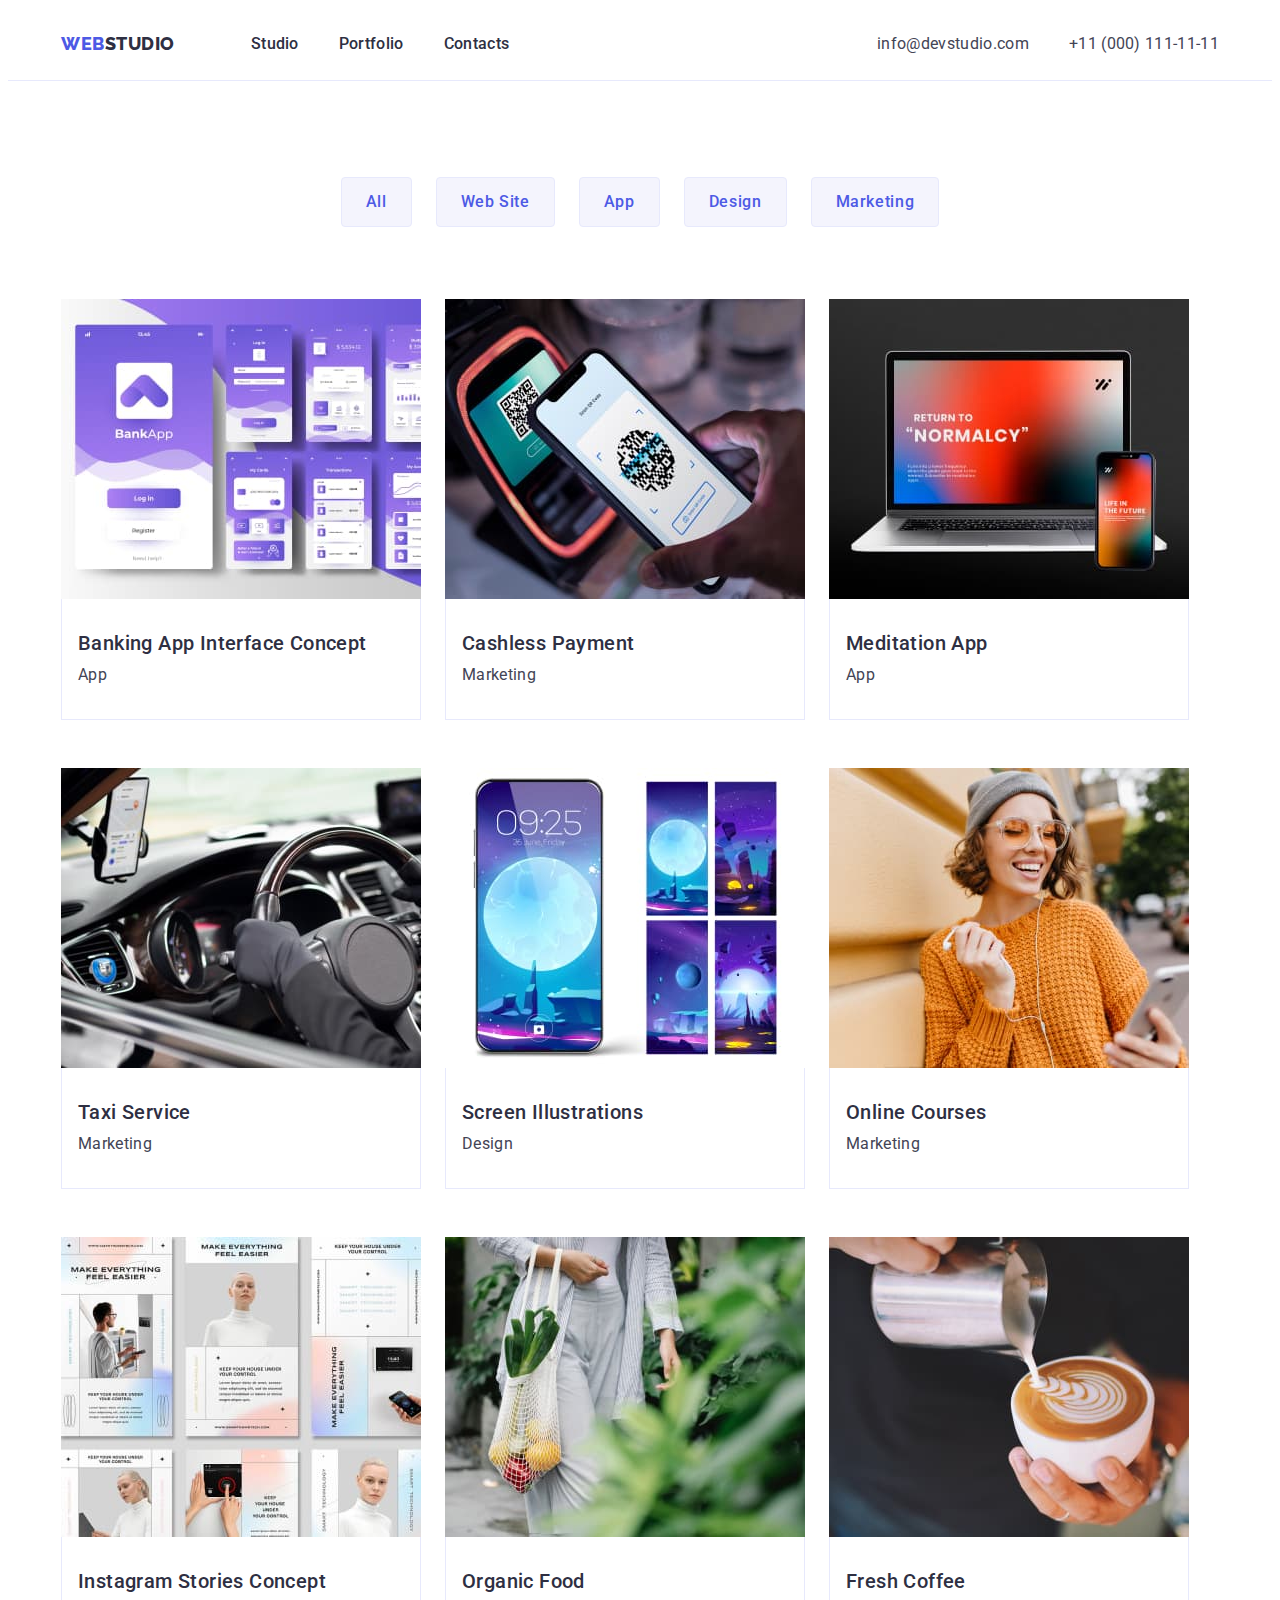
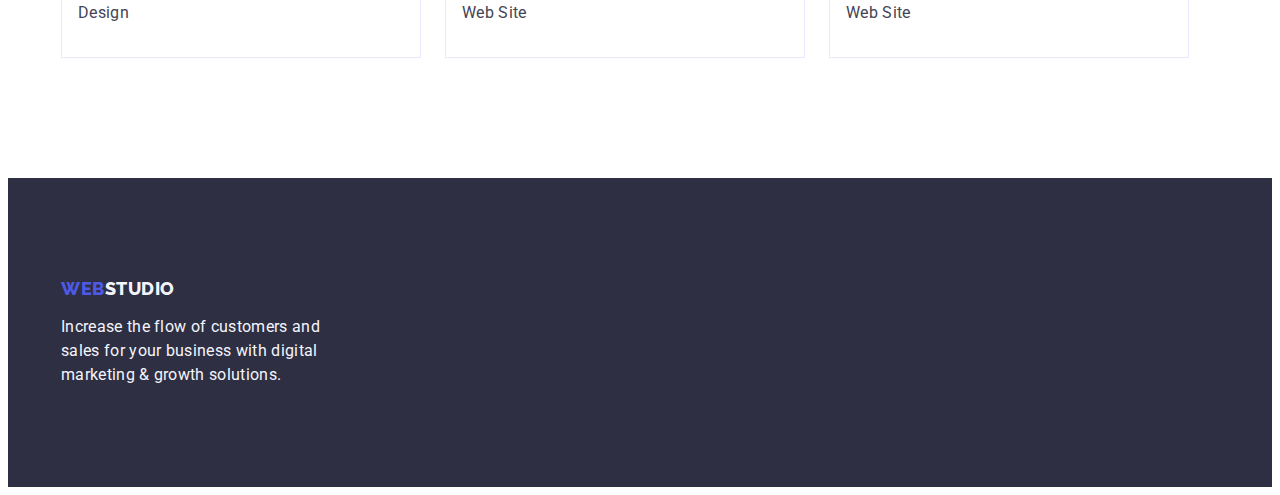
==== portfolio.html @ ba21cf1b "Initial commit" ====
<!DOCTYPE html>
<html lang="en">
	<head>
		<meta charset="UTF-8" />
		<meta name="viewport" content="width=device-width, initial-scale=1.0" />
		<link rel="preconnect" href="https://fonts.googleapis.com" />
		<link rel="preconnect" href="https://fonts.gstatic.com" crossorigin />
		<link
			href="https://fonts.googleapis.com/css2?family=Raleway:wght@800&family=Roboto:wght@400;500;700;900&display=swap"
			rel="stylesheet"
		/>
		<link
			rel="stylesheet"
			href="https://cdnjs.cloudflare.com/ajax/libs/modern-normalize/2.0.0/modern-normalize.min.css"
			integrity="sha512-4xo8blKMVCiXpTaLzQSLSw3KFOVPWhm/TRtuPVc4WG6kUgjH6J03IBuG7JZPkcWMxJ5huwaBpOpnwYElP/m6wg=="
			crossorigin="anonymous"
			referrerpolicy="no-referrer"
		/>
		<link rel="stylesheet" href="css/style.css" />
		<title>Portfolio</title>
	</head>
	<body>
		<div class="wrapper">
			<header class="header">
				<div class="container header-container">
					<nav class="header-nav">
						<a class="header-logo link" href="./index.html"
							>Web<span class="span">Studio</span></a
						>
						<ul class="header-nav-list list">
							<li class="header-nav-item">
								<a class="header-nav-link link" href="./index.html">Studio</a>
							</li>
							<li class="header-nav-item">
								<a class="header-nav-link link" href="./portfolio.html"
									>Portfolio</a
								>
							</li>
							<li class="header-nav-item">
								<a class="header-nav-link link" href="">Contacts</a>
							</li>
						</ul>
					</nav>
					<address class="header-address">
						<ul class="header-address-list list">
							<li class="header-address-item">
								<a
									class="header-address-link link"
									href="mailto:info@devstudio.com"
									>info@devstudio.com</a
								>
							</li>
							<li class="header-address-item">
								<a class="header-address-link link" href="tel:+110001111111"
									>+11 (000) 111-11-11</a
								>
							</li>
						</ul>
					</address>
				</div>
			</header>
			<main class="page">
				<section class="main-section section">
					<div class="container">
						<h1 class="visually-hidden">1</h1>

						<ul class="filter-list list">
							<li class="filter-item">
								<button class="filter-button" type="button">All</button>
							</li>
							<li class="filter-item">
								<button class="filter-button" type="button">Web Site</button>
							</li>
							<li class="filter-item">
								<button class="filter-button" type="button">App</button>
							</li>
							<li class="filter-item">
								<button class="filter-button" type="button">Design</button>
							</li>
							<li class="filter-item">
								<button class="filter-button" type="button">Marketing</button>
							</li>
						</ul>
						<ul class="page-row-list list">
							<li class="page-row-item">
								<a class="page-row-link link">
									<img
										src="./images/portfolio/01-01.jpg"
										alt="app interface"
										width="360"
									/>
									<div class="page-row-content">
										<h2 class="page-row-subtitle subtitle">
											Banking App Interface Concept
										</h2>
										<p class="page-row-text text">App</p>
									</div>
								</a>
							</li>
							<li class="page-row-item">
								<a class="page-row-link link">
									<img
										src="./images/portfolio/01-02.jpg"
										alt="app interface"
										width="360"
									/>
									<div class="page-row-content">
										<h2 class="page-row-subtitle subtitle">Cashless Payment</h2>
										<p class="page-row-text text">Marketing</p>
									</div>
								</a>
							</li>
							<li class="page-row-item">
								<a class="page-row-link link">
									<img
										src="./images/portfolio/01-03.jpg"
										alt="app interface"
										width="360"
									/>
									<div class="page-row-content">
										<h2 class="page-row-subtitle subtitle">Meditation App</h2>
										<p class="page-row-text text">App</p>
									</div>
								</a>
							</li>

							<li class="page-row-item">
								<a class="page-row-link link">
									<img
										src="./images/portfolio/02-01.jpg"
										alt="app interface"
										width="360"
									/>
									<div class="page-row-content">
										<h2 class="page-row-subtitle subtitle">Taxi Service</h2>
										<p class="page-row-text text">Marketing</p>
									</div>
								</a>
							</li>
							<li class="page-row-item">
								<a class="page-row-link link">
									<img
										src="./images/portfolio/02-02.jpg"
										alt="app interface"
										width="360"
									/>
									<div class="page-row-content">
										<h2 class="page-row-subtitle subtitle">
											Screen Illustrations
										</h2>
										<p class="page-row-text text">Design</p>
									</div>
								</a>
							</li>
							<li class="page-row-item">
								<a class="page-row-link link">
									<img
										src="./images/portfolio/02-03.jpg"
										alt="app interface"
										width="360"
									/>
									<div class="page-row-content">
										<h2 class="page-row-subtitle subtitle">Online Courses</h2>
										<p class="page-row-text text">Marketing</p>
									</div>
								</a>
							</li>

							<li class="page-row-item">
								<a class="page-row-link link">
									<img
										src="./images/portfolio/03-01.jpg"
										alt="app interface"
										width="360"
									/>
									<div class="page-row-content">
										<h2 class="page-row-subtitle subtitle">
											Instagram Stories Concept
										</h2>
										<p class="page-row-text text">Design</p>
									</div>
								</a>
							</li>
							<li class="page-row-item">
								<a class="page-row-link link">
									<img
										src="./images/portfolio/03-02.jpg"
										alt="app interface"
										width="360"
									/>
									<div class="page-row-content">
										<h2 class="page-row-subtitle subtitle">Organic Food</h2>
										<p class="page-row-text text">Web Site</p>
									</div>
								</a>
							</li>
							<li class="page-row-item">
								<a class="page-row-link link">
									<img
										src="./images/portfolio/03-03.jpg"
										alt="app interface"
										width="360"
									/>
									<div class="page-row-content">
										<h2 class="page-row-subtitle subtitle">Fresh Coffee</h2>
										<p class="page-row-text text">Web Site</p>
									</div>
								</a>
							</li>
						</ul>
					</div>
				</section>
			</main>
			<footer class="footer">
				<div class="container">
					<a class="footer-logo link" href="./index.html"
						>Web<span class="span">Studio</span></a
					>
					<p class="footer-text text">
						Increase the flow of customers and sales for your business with
						digital marketing & growth solutions.
					</p>
				</div>
			</footer>
		</div>
	</body>
</html>
---- css/style.css ----
/* ----------Default styles --------*/
:root {
	--brand-color: #4d5ae5;
	--main-text: #434455;
	--second-text: #2e2f42;
	--bg-color: #ffff;
	--bg-button: #f4f4fd;
	--border-button: #e7e9fc;
}

/* ----RESET STYLES---- */
body {
	font-family: Roboto, sans-serif;
	color: var(--main-text);
	background-color: var(--bg-color);
	font-size: 16px;
}
a {
	text-decoration: none;
	color: inherit;
}
p,
h1,
h2,
h3,
h4,
h5,
h6 {
	margin-top: 0;
	margin-bottom: 0;
	/* font-size: inherit; */
}

ul {
	padding-left: 0;
	margin-top: 0;
	margin-bottom: 0;
}
button {
	cursor: pointer;
}

img {
	display: block;
}

/* ----------COMPONENTS STTYLES------------- */

.wrapper {
	min-height: 100vh;
	display: flex;
	flex-direction: column;
}

.main {
	flex-grow: 1;
}

.container {
	max-width: 1158px;
	padding-right: 15px;
	padding-left: 15px;
	margin: 0 auto;
}
.section {
	padding-bottom: 120px;
}
.link {
	text-decoration: none;
}

.list {
	list-style: none;
}
.title {
	color: var(--second-text);
	text-align: center;
	font-size: 36px;
	font-weight: 700;
	line-height: 111.111%;
	letter-spacing: 0.72px;
	text-transform: capitalize;
}
.subtitle {
	color: var(--second-text);
	font-weight: 500;
	font-size: 20px;
	line-height: 120%;
	letter-spacing: 0.4px;
}
.text {
	font-size: 16px;
	line-height: 150%;
	letter-spacing: 0.32px;
}

.visually-hidden {
	position: absolute;
	width: 1px;
	height: 1px;
	margin: -1px;
	border: 0;
	padding: 0;
	white-space: nowrap;
	clip-path: inset(100%);
	clip: rect(0 0 0 0);
	overflow: hidden;
}

/*! --------Main Styles------ */
/* -------Header---------- */

.header {
	padding-top: 24px;
	padding-bottom: 24px;
	border-bottom: 1px solid var(--border-button);
}

.header-container {
	display: flex;
	justify-content: space-between;
	align-content: center;
}

.header-nav {
	display: flex;
	align-items: center;
}
.header-logo {
	color: var(--brand-color);
	font-family: Raleway, sans-serif;
	font-size: 18px;
	font-weight: 800;
	line-height: 1.17;
	letter-spacing: 0.54px;
	text-transform: uppercase;

	margin-right: 76px;
}
.header-logo span {
	color: var(--second-text);
}
.header-nav-list {
	display: flex;
	gap: 40px;
}
.header-nav-item {
}
.header-nav-link {
	color: var(--second-text);
	font-size: 16px;
	font-weight: 500;
	line-height: 1.5;
	letter-spacing: 0.02em;

	padding: 24px 0;
}
.header-nav-link:hover,
.header-nav-link:focus {
	color: #404bbf;
}

.header-address {
	font-style: normal;
}
.header-address-list {
	display: flex;
	gap: 40px;
}
.header-address-item {
}

.header-address-link {
	line-height: 150%;
	letter-spacing: 0.32px;
}

.header-address-link:hover,
.header-address-link:focus {
	color: #404bbf;
}

/*! -------Main------------ */

.solutions {
	background-color: var(--second-text);
	padding: 188px 0;
}

.main-title {
	color: var(--bg-color);
	text-align: center;
	font-size: 56px;
	line-height: 107.143%;
	letter-spacing: 1.12px;
	/*==== box-model ====*/
	display: block;
	margin: 0 auto;
	margin-bottom: 48px;
	max-width: 496px;
}
.solution-btn {
	font-family: Roboto, sans-serif;
	font-size: 16px;
	font-weight: 500;
	background-color: var(--brand-color);
	color: var(--bg-color);
	line-height: 1.5;
	letter-spacing: 0.04em;
	border: none;
	/*==== box-model ====*/
	padding: 16px 32px;
	display: block;
	margin: 0 auto;
	border-radius: 4px;
	min-width: 169px;
}

.solution-btn:hover,
.solution-btn:focus {
	background-color: #404bbf;
}

/* -------Advantages-------------- */
.advantages {
	padding-top: 120px;
}

.advantages-list {
	display: flex;
	gap: 24px;
}
.advantages-item {
	width: calc((100% - 3 * 24px) / 4);
}
.advantages-subtile {
	margin-bottom: 8px;
}

.advantages-text {
}

/* ------About--------- */

.about {
}

.about-title {
	margin-bottom: 72px;
}

.about-list {
	display: flex;
	gap: 24px;
}

.about-item {
	width: calc((100% - 2 * 24px) / 3);
}
.about-item img {
	width: 100%;
	height: 100%;
	object-fit: cover;
}

/* --------Team---------- */

.team {
	background-color: #f4f4fd;
	padding: 120px 0;
}

.team-title {
	text-align: center;
	margin-bottom: 72px;
}

.team-list {
	display: flex;
	gap: 24px;
}
.team-item {
	background-color: #ffff;
	border-radius: 0px 0px 4px 4px;
}
.team-content {
	padding: 32px 0;
	/* display: flex;
	flex-direction: column;
	align-items: center; */
}
.team-subtitle {
	text-align: center;
	margin-bottom: 8px;
}
.team-text {
	text-align: center;
}

/* !--------PAGE------------- */

.page {
}

.main-section {
	padding-top: 96px;
}

/* ---------Filter----------- */
.filter-list {
	display: flex;
	gap: 24px;
	justify-content: center;
	margin-bottom: 72px;
}
.filter-item {
}
.filter-link {
}

.filter-button {
	font-family: Roboto, sans-serif;
	font-size: 16px;
	font-weight: 500;
	color: var(--brand-color);
	background-color: var(--bg-button);
	border: 1px solid var(--border-button);
	text-align: center;
	line-height: 150%;
	letter-spacing: 0.04em;

	padding: 12px 24px;
	border-radius: 4px;
}
.filter-button:hover,
.filter-button:focus {
	background-color: #404bbf;
	color: #ffffff;
	border: 1px solid transparent;
}

/* --------PageRows----------- */

.page-row-list {
	display: flex;
	flex-wrap: wrap;
	column-gap: 24px;
	row-gap: 48px;
}
.page-row-item {
}
.page-row-link {
}

.page-row-content {
	padding: 32px 16px;
	border-right: 1px solid var(--border-button);
	border-bottom: 1px solid var(--border-button);
	border-left: 1px solid var(--border-button);
}
.page-row-subtitle {
	margin-bottom: 8px;
}
.page-row-text {
}

/* -------FOOTER------------ */
.footer {
	padding: 100px 0;
	background-color: var(--second-text);
}
.footer-logo {
	color: var(--brand-color);
	font-family: Raleway, sans-serif;
	font-size: 18px;
	font-weight: 800;
	line-height: 1.17;
	letter-spacing: 0.54px;
	text-transform: uppercase;

	display: inline-block;
	margin-bottom: 16px;
}

.footer-logo span {
	color: #f4f4fd;
}
.footer-text {
	color: var(--bg-button);
	max-width: 264px;
}
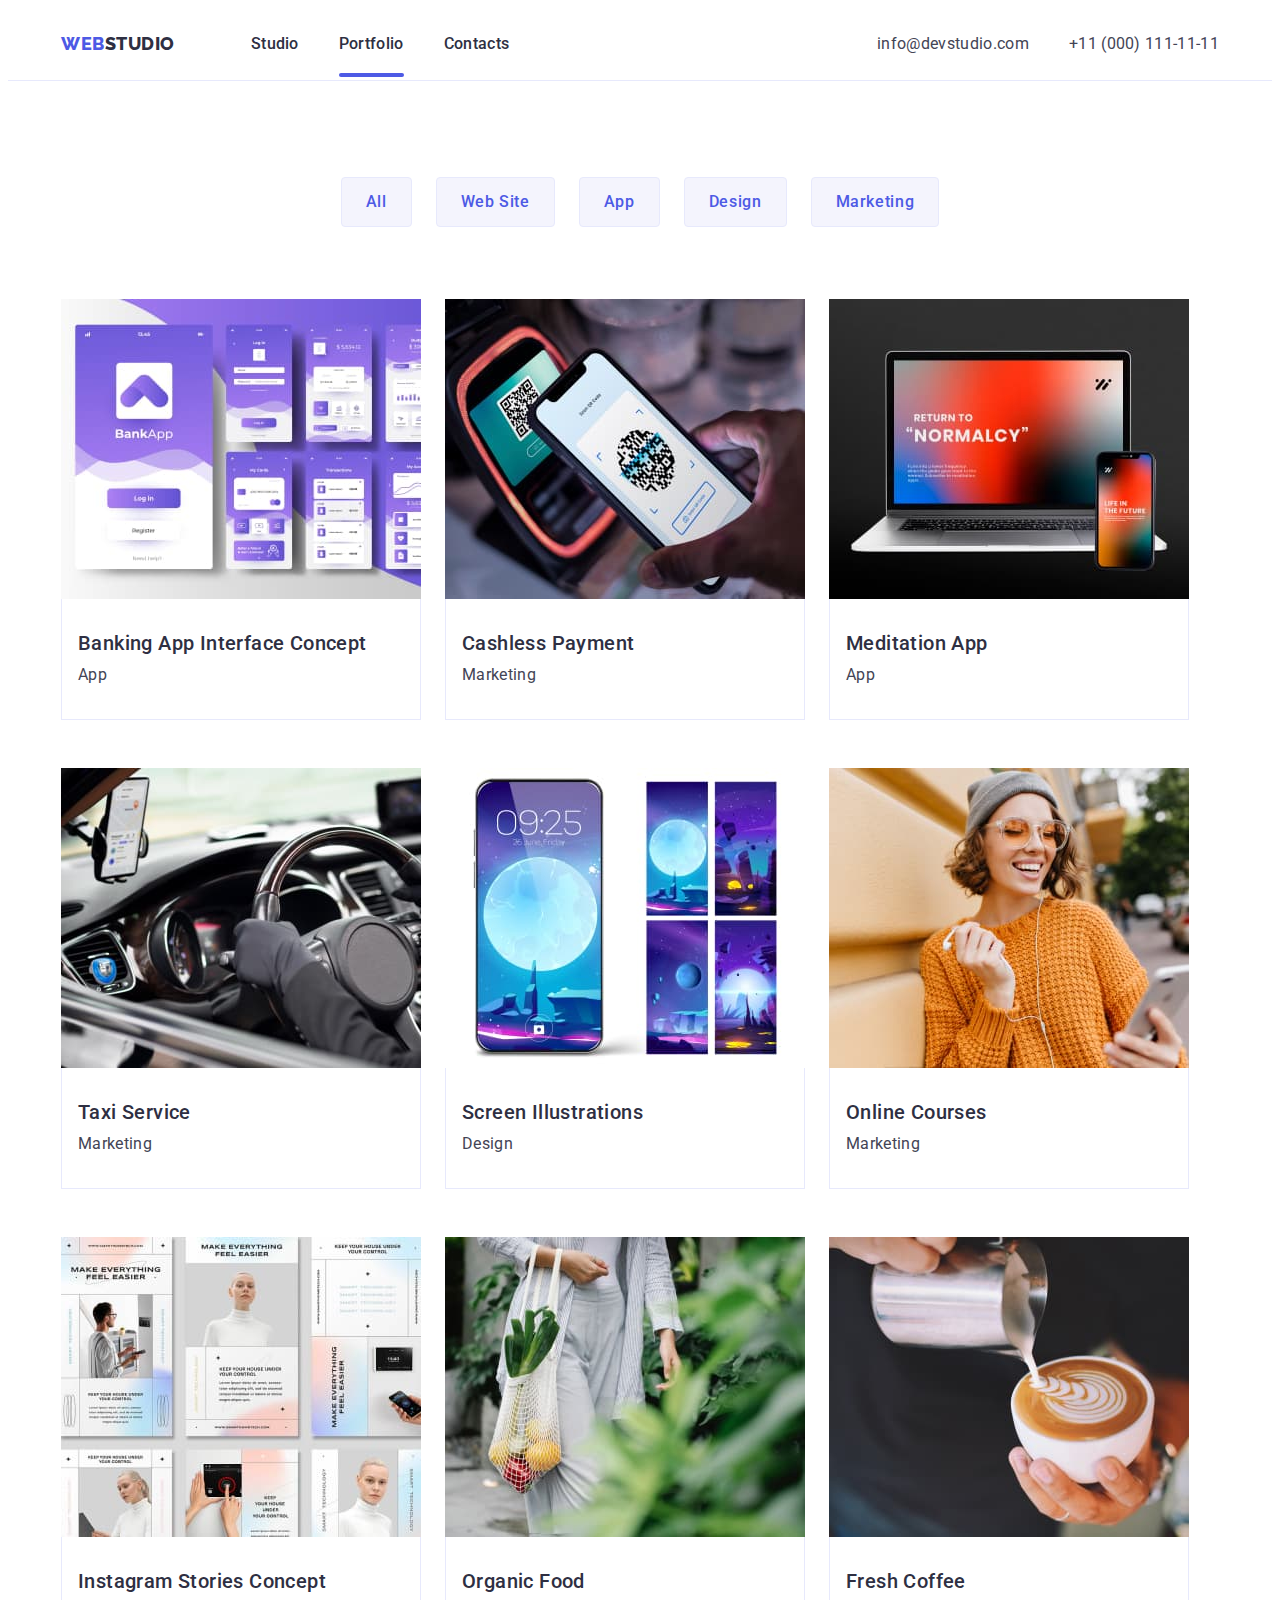
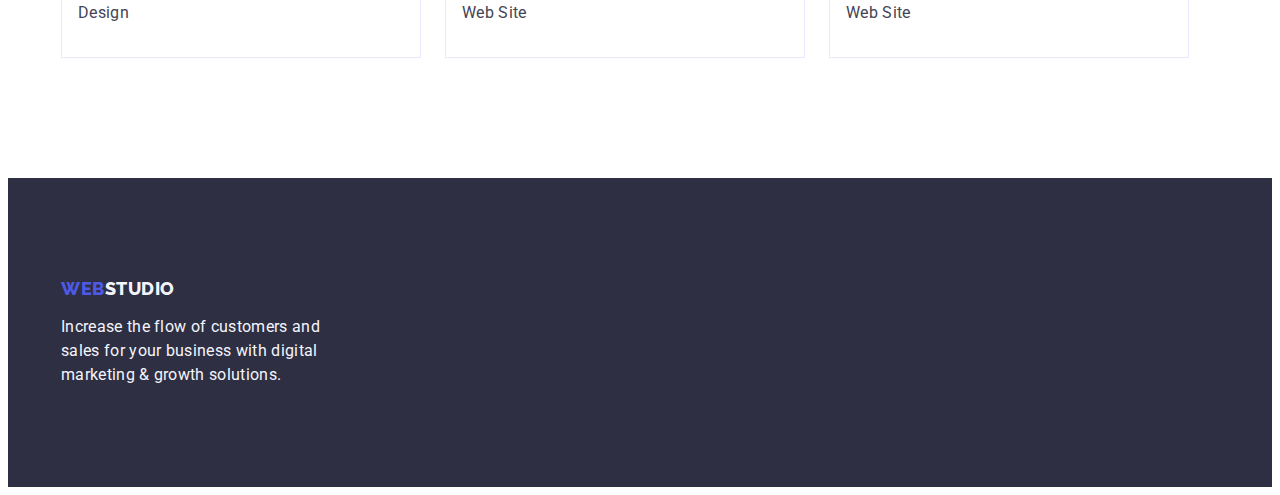
==== commit d1c6e65f: "add some styles" ====
--- a/portfolio.html
+++ b/portfolio.html
@@ -32,7 +32,7 @@
 								<a class="header-nav-link link" href="./index.html">Studio</a>
 							</li>
 							<li class="header-nav-item">
-								<a class="header-nav-link link" href="./portfolio.html"
+								<a class="header-nav-link link current" href="./portfolio.html"
 									>Portfolio</a
 								>
 							</li>
--- a/css/style.css
+++ b/css/style.css
@@ -107,6 +107,22 @@
 	overflow: hidden;
 }
 
+.current {
+	color: var(--brand-color);
+	position: relative;
+}
+
+.current::after {
+	content: "";
+	background-color: var(--brand-color);
+	height: 4px;
+	width: 100%;
+	border-radius: 2px;
+	position: absolute;
+	bottom: 0;
+	left: 0;
+}
+
 /*! --------Main Styles------ */
 /* -------Header---------- */
 
@@ -183,7 +199,11 @@
 /*! -------Main------------ */
 
 .solutions {
-	background-color: var(--second-text);
+	background-image: linear-gradient(
+			rgba(46, 47, 66, 0.7),
+			rgba(46, 47, 66, 0.7)
+		),
+		url(../images/main-page/people-office.jpg);
 	padding: 188px 0;
 }
 
@@ -214,6 +234,11 @@
 	margin: 0 auto;
 	border-radius: 4px;
 	min-width: 169px;
+	box-shadow: 0px 4px 4px 0px rgba(0, 0, 0, 0.15);
+	/* ==== trasitions ==== */
+	transition-property: background-color;
+	transition-duration: 250ms;
+	transition-timing-function: cubic-bezier(0.4, 0, 0.2, 1);
 }
 
 .solution-btn:hover,
@@ -233,7 +258,21 @@
 .advantages-item {
 	width: calc((100% - 3 * 24px) / 4);
 }
+.advantages-cover {
+	background-color: var(--bg-button);
+	border-radius: 4px;
+	position: relative;
+	height: 112px;
+}
+.advantages-icon {
+	position: absolute;
+	top: 50%;
+	left: 50%;
+	transform: translate(-50%, -50%);
+}
+
 .advantages-subtile {
+	margin-top: 8px;
 	margin-bottom: 8px;
 }
 
@@ -282,6 +321,14 @@
 .team-item {
 	background-color: #ffff;
 	border-radius: 0px 0px 4px 4px;
+	box-shadow: 0px 2px 1px 0px rgba(46, 47, 66, 0.08),
+		0px 1px 1px 0px rgba(46, 47, 66, 0.16),
+		0px 1px 6px 0px rgba(46, 47, 66, 0.08);
+	/* ==== box model ==== */
+	padding-bottom: 32px;
+	display: flex;
+	flex-direction: column;
+	align-items: center;
 }
 .team-content {
 	padding: 32px 0;
@@ -295,6 +342,35 @@
 }
 .team-text {
 	text-align: center;
+}
+
+.team-list-icons {
+}
+.list-icons {
+	display: flex;
+	gap: 24px;
+}
+
+.team-icons-item {
+}
+.icons-item {
+}
+
+.team-icons-link {
+}
+.icons-link {
+	background-color: var(--brand-color);
+	display: flex;
+	align-items: center;
+	justify-content: center;
+	width: 40px;
+	height: 40px;
+
+	border-radius: 50%;
+}
+
+.social-icon {
+	fill: var(--bg-button);
 }
 
 /* !--------PAGE------------- */
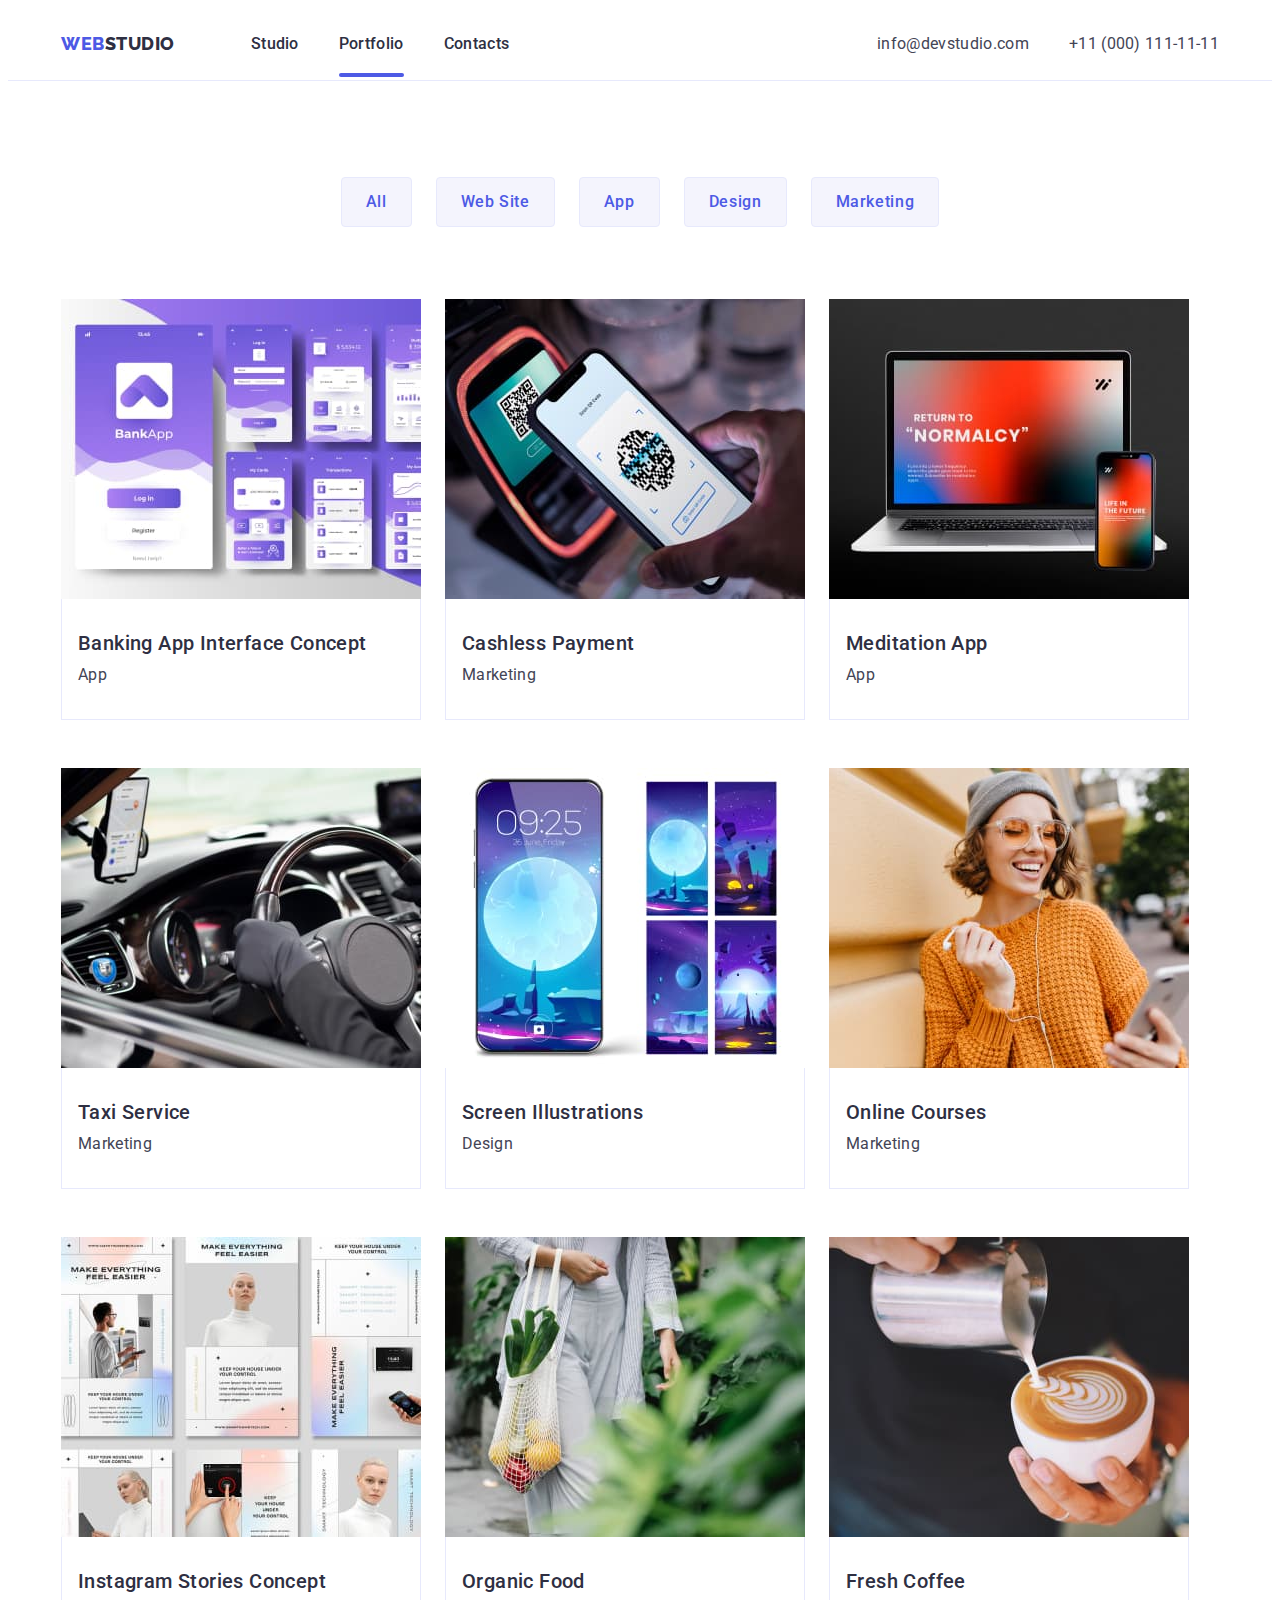
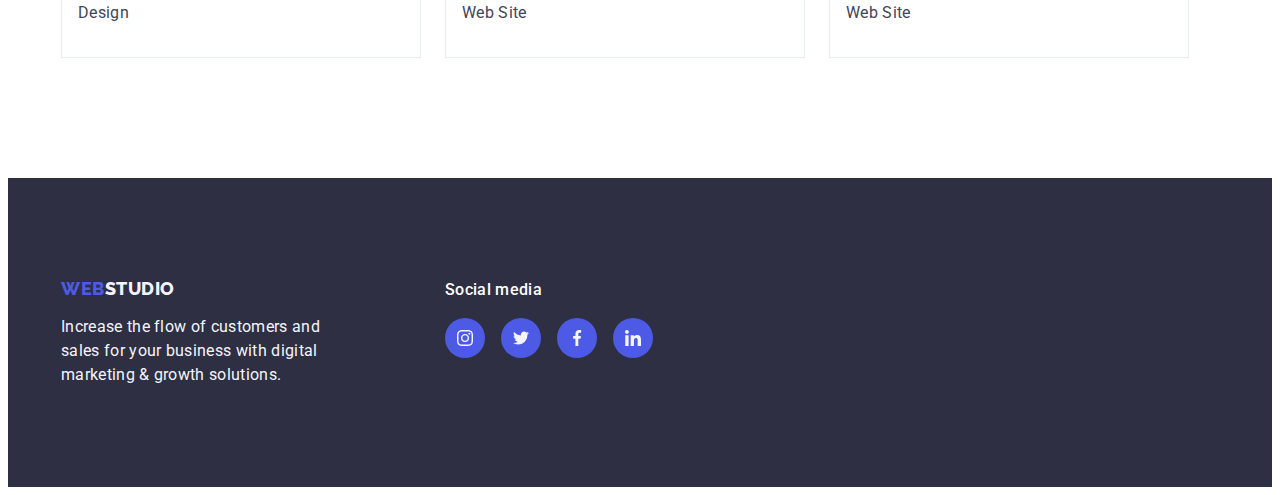
==== commit 5d311408: "homework 4 done" ====
--- a/portfolio.html
+++ b/portfolio.html
@@ -83,143 +83,169 @@
 						</ul>
 						<ul class="page-row-list list">
 							<li class="page-row-item">
-								<a class="page-row-link link">
+								<div class="page-row-wrapper">
 									<img
 										src="./images/portfolio/01-01.jpg"
 										alt="app interface"
 										width="360"
 									/>
-									<div class="page-row-content">
-										<h2 class="page-row-subtitle subtitle">
-											Banking App Interface Concept
-										</h2>
-										<p class="page-row-text text">App</p>
+									<div class="page-row-cover">
+										<p class="cover-text">
+											14 Stylish and User-Friendly App Design Concepts · Task
+											Manager App · Calorie Tracker App · Exotic Fruit Ecommerce
+											App · Cloud Storage App
+										</p>
 									</div>
-								</a>
-							</li>
-							<li class="page-row-item">
-								<a class="page-row-link link">
-									<img
-										src="./images/portfolio/01-02.jpg"
-										alt="app interface"
-										width="360"
-									/>
-									<div class="page-row-content">
-										<h2 class="page-row-subtitle subtitle">Cashless Payment</h2>
-										<p class="page-row-text text">Marketing</p>
-									</div>
-								</a>
-							</li>
-							<li class="page-row-item">
-								<a class="page-row-link link">
-									<img
-										src="./images/portfolio/01-03.jpg"
-										alt="app interface"
-										width="360"
-									/>
-									<div class="page-row-content">
-										<h2 class="page-row-subtitle subtitle">Meditation App</h2>
-										<p class="page-row-text text">App</p>
-									</div>
-								</a>
+								</div>
+								<div class="page-row-content">
+									<h2 class="page-row-subtitle subtitle">
+										Banking App Interface Concept
+									</h2>
+									<p class="page-row-text text">App</p>
+								</div>
+							</li>
+							<li class="page-row-item">
+								<img
+									src="./images/portfolio/01-02.jpg"
+									alt="app interface"
+									width="360"
+								/>
+								<div class="page-row-content">
+									<h2 class="page-row-subtitle subtitle">Cashless Payment</h2>
+									<p class="page-row-text text">Marketing</p>
+								</div>
+							</li>
+							<li class="page-row-item">
+								<img
+									src="./images/portfolio/01-03.jpg"
+									alt="app interface"
+									width="360"
+								/>
+								<div class="page-row-content">
+									<h2 class="page-row-subtitle subtitle">Meditation App</h2>
+									<p class="page-row-text text">App</p>
+								</div>
 							</li>
 
 							<li class="page-row-item">
-								<a class="page-row-link link">
-									<img
-										src="./images/portfolio/02-01.jpg"
-										alt="app interface"
-										width="360"
-									/>
-									<div class="page-row-content">
-										<h2 class="page-row-subtitle subtitle">Taxi Service</h2>
-										<p class="page-row-text text">Marketing</p>
-									</div>
-								</a>
-							</li>
-							<li class="page-row-item">
-								<a class="page-row-link link">
-									<img
-										src="./images/portfolio/02-02.jpg"
-										alt="app interface"
-										width="360"
-									/>
-									<div class="page-row-content">
-										<h2 class="page-row-subtitle subtitle">
-											Screen Illustrations
-										</h2>
-										<p class="page-row-text text">Design</p>
-									</div>
-								</a>
-							</li>
-							<li class="page-row-item">
-								<a class="page-row-link link">
-									<img
-										src="./images/portfolio/02-03.jpg"
-										alt="app interface"
-										width="360"
-									/>
-									<div class="page-row-content">
-										<h2 class="page-row-subtitle subtitle">Online Courses</h2>
-										<p class="page-row-text text">Marketing</p>
-									</div>
-								</a>
+								<img
+									src="./images/portfolio/02-01.jpg"
+									alt="app interface"
+									width="360"
+								/>
+								<div class="page-row-content">
+									<h2 class="page-row-subtitle subtitle">Taxi Service</h2>
+									<p class="page-row-text text">Marketing</p>
+								</div>
+							</li>
+							<li class="page-row-item">
+								<img
+									src="./images/portfolio/02-02.jpg"
+									alt="app interface"
+									width="360"
+								/>
+								<div class="page-row-content">
+									<h2 class="page-row-subtitle subtitle">
+										Screen Illustrations
+									</h2>
+									<p class="page-row-text text">Design</p>
+								</div>
+							</li>
+							<li class="page-row-item">
+								<img
+									src="./images/portfolio/02-03.jpg"
+									alt="app interface"
+									width="360"
+								/>
+								<div class="page-row-content">
+									<h2 class="page-row-subtitle subtitle">Online Courses</h2>
+									<p class="page-row-text text">Marketing</p>
+								</div>
 							</li>
 
 							<li class="page-row-item">
-								<a class="page-row-link link">
-									<img
-										src="./images/portfolio/03-01.jpg"
-										alt="app interface"
-										width="360"
-									/>
-									<div class="page-row-content">
-										<h2 class="page-row-subtitle subtitle">
-											Instagram Stories Concept
-										</h2>
-										<p class="page-row-text text">Design</p>
-									</div>
-								</a>
-							</li>
-							<li class="page-row-item">
-								<a class="page-row-link link">
-									<img
-										src="./images/portfolio/03-02.jpg"
-										alt="app interface"
-										width="360"
-									/>
-									<div class="page-row-content">
-										<h2 class="page-row-subtitle subtitle">Organic Food</h2>
-										<p class="page-row-text text">Web Site</p>
-									</div>
-								</a>
-							</li>
-							<li class="page-row-item">
-								<a class="page-row-link link">
-									<img
-										src="./images/portfolio/03-03.jpg"
-										alt="app interface"
-										width="360"
-									/>
-									<div class="page-row-content">
-										<h2 class="page-row-subtitle subtitle">Fresh Coffee</h2>
-										<p class="page-row-text text">Web Site</p>
-									</div>
-								</a>
+								<img
+									src="./images/portfolio/03-01.jpg"
+									alt="app interface"
+									width="360"
+								/>
+								<div class="page-row-content">
+									<h2 class="page-row-subtitle subtitle">
+										Instagram Stories Concept
+									</h2>
+									<p class="page-row-text text">Design</p>
+								</div>
+							</li>
+							<li class="page-row-item">
+								<img
+									src="./images/portfolio/03-02.jpg"
+									alt="app interface"
+									width="360"
+								/>
+								<div class="page-row-content">
+									<h2 class="page-row-subtitle subtitle">Organic Food</h2>
+									<p class="page-row-text text">Web Site</p>
+								</div>
+							</li>
+							<li class="page-row-item">
+								<img
+									src="./images/portfolio/03-03.jpg"
+									alt="app interface"
+									width="360"
+								/>
+								<div class="page-row-content">
+									<h2 class="page-row-subtitle subtitle">Fresh Coffee</h2>
+									<p class="page-row-text text">Web Site</p>
+								</div>
 							</li>
 						</ul>
 					</div>
 				</section>
 			</main>
 			<footer class="footer">
-				<div class="container">
-					<a class="footer-logo link" href="./index.html"
-						>Web<span class="span">Studio</span></a
-					>
-					<p class="footer-text text">
-						Increase the flow of customers and sales for your business with
-						digital marketing & growth solutions.
-					</p>
+				<div class="container footer-container">
+					<div class="footer-company">
+						<a class="footer-logo link" href="./index.html"
+							>Web<span class="span">Studio</span></a
+						>
+						<p class="footer-text text">
+							Increase the flow of customers and sales for your business with
+							digital marketing & growth solutions.
+						</p>
+					</div>
+					<div class="footer-socials">
+						<p class="socials-text">Social media</p>
+						<ul class="footer-list-icons list-icons list">
+							<li class="footer-icons-item icons-item">
+								<a href="" class="footer-icons-link icons-link link">
+									<svg class="social-icon" width="16" height="16">
+										<use href="./images/icons/icons.svg#icon-instagram"></use>
+									</svg>
+								</a>
+							</li>
+							<li class="footer-icons-item icons-item">
+								<a href="" class="footer-icons-link icons-link link">
+									<svg class="social-icon" width="16" height="16">
+										<use href="./images/icons/icons.svg#icon-twitter"></use>
+									</svg>
+								</a>
+							</li>
+							<li class="footer-icons-item icons-item">
+								<a href="" class="footer-icons-link icons-link link">
+									<svg class="social-icon" width="16" height="16">
+										<use href="./images/icons/icons.svg#icon-facebook"></use>
+									</svg>
+								</a>
+							</li>
+							<li class="footer-icons-item icons-item">
+								<a href="" class="footer-icons-link icons-link link">
+									<svg class="social-icon" width="16" height="16">
+										<use href="./images/icons/icons.svg#icon-linkedin"></use>
+									</svg>
+								</a>
+							</li>
+						</ul>
+					</div>
 				</div>
 			</footer>
 		</div>
--- a/css/style.css
+++ b/css/style.css
@@ -360,17 +360,75 @@
 }
 .icons-link {
 	background-color: var(--brand-color);
+	/* ==== box model ==== */
 	display: flex;
 	align-items: center;
 	justify-content: center;
 	width: 40px;
 	height: 40px;
-
 	border-radius: 50%;
+	/* ==== trasitions ==== */
+	transition-property: background-color;
+	transition-duration: 250ms;
+	transition-timing-function: cubic-bezier(0.4, 0, 0.2, 1);
+}
+
+.icons-link:hover,
+.icons-link:focus {
+	background-color: #31d0aa;
 }
 
 .social-icon {
 	fill: var(--bg-button);
+}
+
+/* -----------Customers----------- */
+.customers {
+	padding-top: 120px;
+}
+.container {
+}
+.customers-title {
+	margin-bottom: 72px;
+}
+.title {
+}
+.customers-list {
+	display: flex;
+	gap: 24px;
+}
+.list {
+}
+.customers-item {
+}
+.customers-link {
+	display: block;
+	padding: 16px 32px;
+	border-radius: 4px;
+	border: 2px solid #8e8f99;
+	/* ==== trasitions ==== */
+	transition-property: border-color;
+	transition-duration: 250ms;
+	transition-timing-function: cubic-bezier(0.4, 0, 0.2, 1);
+}
+
+.customers-link:hover,
+.customers-link:focus {
+	border-color: var(--brand-color);
+}
+.customers-icon {
+	fill: #8e8f99;
+	width: 104px;
+	height: 56px;
+	/* ==== trasitions ==== */
+	transition-property: fill;
+	transition-duration: 250ms;
+	transition-timing-function: cubic-bezier(0.4, 0, 0.2, 1);
+}
+
+.customers-link:hover .customers-icon,
+.customers-link:focus .customers-icon {
+	fill: var(--brand-color);
 }
 
 /* !--------PAGE------------- */
@@ -404,9 +462,13 @@
 	text-align: center;
 	line-height: 150%;
 	letter-spacing: 0.04em;
-
+	/*==== box-model ====*/
 	padding: 12px 24px;
 	border-radius: 4px;
+	/* ==== trasitions ==== */
+	transition-property: background-color, color, border;
+	transition-duration: 250ms;
+	transition-timing-function: cubic-bezier(0.4, 0, 0.2, 1);
 }
 .filter-button:hover,
 .filter-button:focus {
@@ -417,14 +479,22 @@
 
 /* --------PageRows----------- */
 
+.cover-text {
+	color: var(--bg-button);
+	line-height: 150%;
+	letter-spacing: 0.32px;
+}
+
 .page-row-list {
 	display: flex;
 	flex-wrap: wrap;
 	column-gap: 24px;
 	row-gap: 48px;
 }
-.page-row-item {
-}
+.page-row-item:hover .page-row-cover {
+	transform: translateY(0);
+}
+
 .page-row-link {
 }
 
@@ -440,10 +510,31 @@
 .page-row-text {
 }
 
+.page-row-wrapper {
+	position: relative;
+	overflow: hidden;
+}
+
+.page-row-cover {
+	background-color: var(--brand-color);
+	width: 100%;
+	height: 100%;
+	padding: 40px 32px;
+	position: absolute;
+	top: 0;
+	transform: translateY(100%);
+	/* ==== transition ==== */
+	transition: transform 250ms linear;
+}
+
 /* -------FOOTER------------ */
 .footer {
 	padding: 100px 0;
 	background-color: var(--second-text);
+}
+
+.footer-container {
+	display: flex;
 }
 .footer-logo {
 	color: var(--brand-color);
@@ -453,7 +544,7 @@
 	line-height: 1.17;
 	letter-spacing: 0.54px;
 	text-transform: uppercase;
-
+	/*==== box-model ====*/
 	display: inline-block;
 	margin-bottom: 16px;
 }
@@ -465,3 +556,72 @@
 	color: var(--bg-button);
 	max-width: 264px;
 }
+
+.footer-socials {
+	margin-left: 120px;
+}
+.socials-text {
+	color: #fff;
+
+	font-weight: 500;
+	line-height: 150%;
+	letter-spacing: 0.32px;
+	/*==== box-model ====*/
+	margin-bottom: 16px;
+}
+.footer-list-icons {
+	gap: 16px;
+}
+
+/* ----Modal------ */
+.backdrop {
+	background-color: rgba(46, 47, 66, 0.4);
+	position: fixed;
+	height: 100%;
+	width: 100%;
+	top: 0;
+}
+.is-hidden {
+	opacity: 0;
+	visibility: hidden;
+	pointer-events: none;
+}
+.modal {
+	position: absolute;
+	width: 408px;
+	height: 546px;
+	top: 50%;
+	left: 50%;
+	transform: translate(-50%, -50%);
+	border-radius: 4px;
+	background-color: #fcfcfc;
+	box-shadow: 0px 2px 1px 0px rgba(0, 0, 0, 0.2),
+		0px 1px 3px 0px rgba(0, 0, 0, 0.12), 0px 1px 1px 0px rgba(0, 0, 0, 0.14);
+}
+.modal-close-button {
+	position: absolute;
+	top: 24px;
+	right: 24px;
+	width: 24px;
+	height: 24px;
+	border-radius: 50%;
+	background-color: #e7e9fc;
+	border: 1px solid rgba(0, 0, 0, 0.1);
+	display: flex;
+	align-items: center;
+	justify-content: center;
+	/* ==== trasitions ==== */
+	transition-property: background-color, color, border;
+	transition-duration: 250ms;
+	transition-timing-function: cubic-bezier(0.4, 0, 0.2, 1);
+}
+
+.modal-close-button:hover,
+.modal-close-button:focus {
+	background-color: var(--brand-color);
+}
+
+.modal-close-button:hover .icon-modal,
+.modal-close-button:focus .icon-modal {
+	fill: #fff;
+}
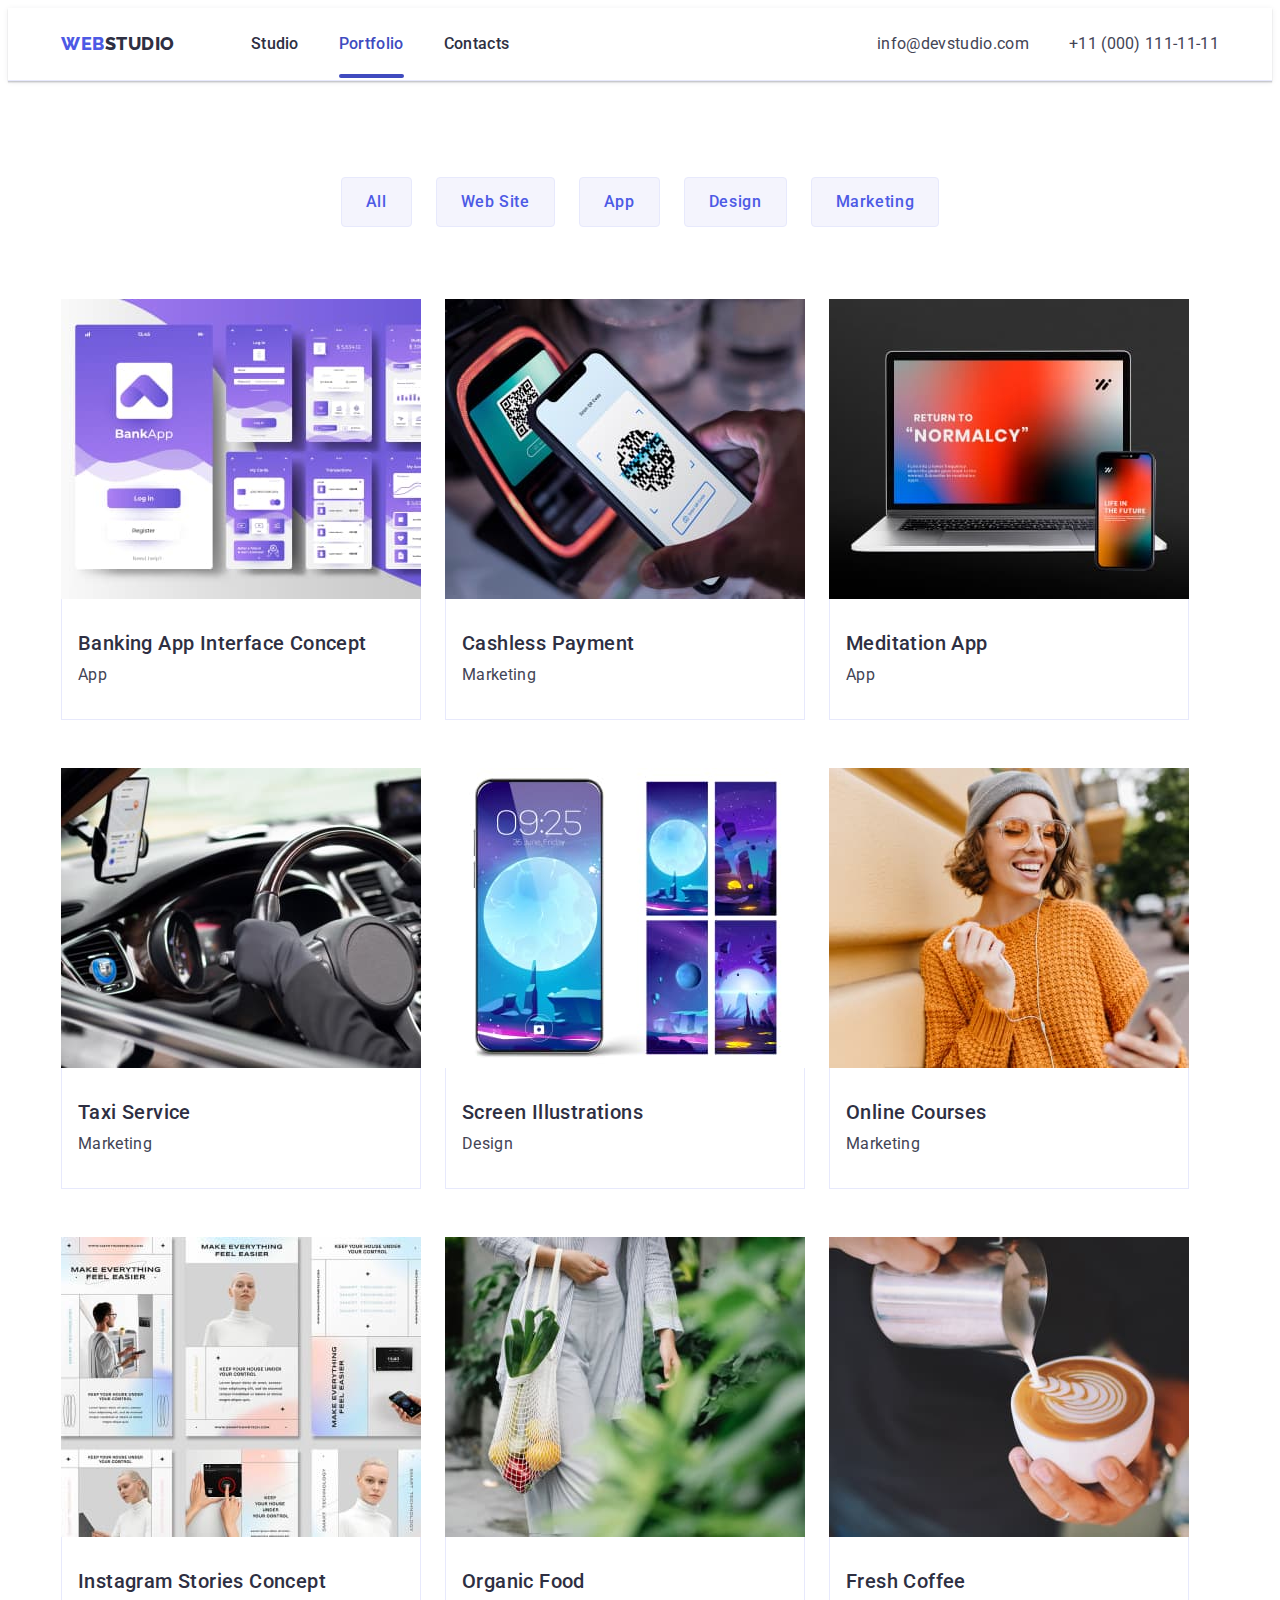
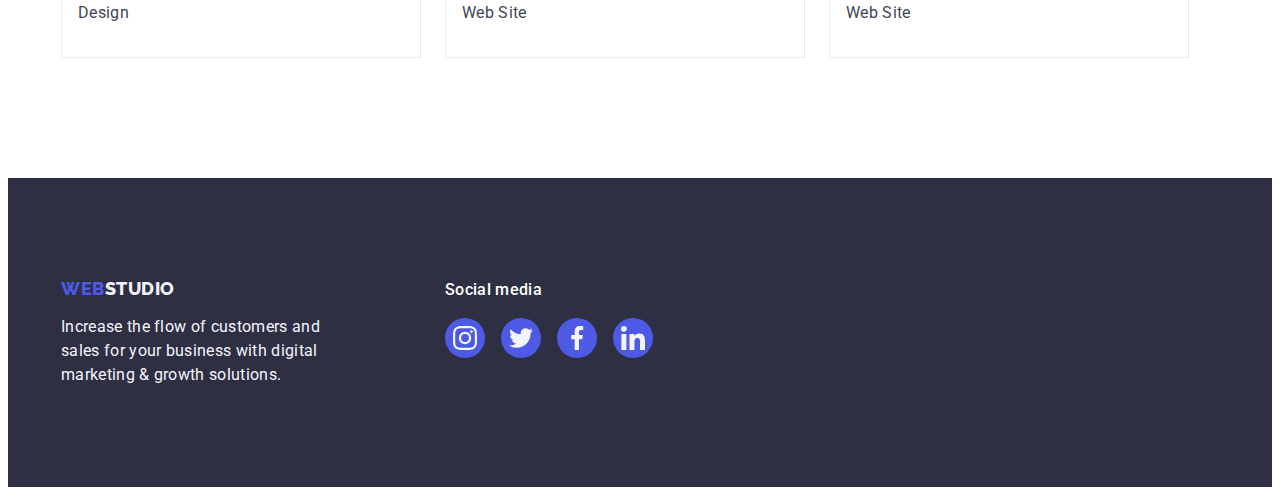
==== commit 4e7d4fdc: "correcting 2" ====
--- a/portfolio.html
+++ b/portfolio.html
@@ -218,29 +218,29 @@
 						<ul class="footer-list-icons list-icons list">
 							<li class="footer-icons-item icons-item">
 								<a href="" class="footer-icons-link icons-link link">
-									<svg class="social-icon" width="16" height="16">
-										<use href="./images/icons/icons.svg#icon-instagram"></use>
-									</svg>
-								</a>
-							</li>
-							<li class="footer-icons-item icons-item">
-								<a href="" class="footer-icons-link icons-link link">
-									<svg class="social-icon" width="16" height="16">
-										<use href="./images/icons/icons.svg#icon-twitter"></use>
-									</svg>
-								</a>
-							</li>
-							<li class="footer-icons-item icons-item">
-								<a href="" class="footer-icons-link icons-link link">
-									<svg class="social-icon" width="16" height="16">
-										<use href="./images/icons/icons.svg#icon-facebook"></use>
-									</svg>
-								</a>
-							</li>
-							<li class="footer-icons-item icons-item">
-								<a href="" class="footer-icons-link icons-link link">
-									<svg class="social-icon" width="16" height="16">
-										<use href="./images/icons/icons.svg#icon-linkedin"></use>
+									<svg class="social-icon" width="24" height="24">
+										<use href="./images/icons.svg#icon-instagram"></use>
+									</svg>
+								</a>
+							</li>
+							<li class="footer-icons-item icons-item">
+								<a href="" class="footer-icons-link icons-link link">
+									<svg class="social-icon" width="24" height="24">
+										<use href="./images/icons.svg#icon-twitter"></use>
+									</svg>
+								</a>
+							</li>
+							<li class="footer-icons-item icons-item">
+								<a href="" class="footer-icons-link icons-link link">
+									<svg class="social-icon" width="24" height="24">
+										<use href="./images/icons.svg#icon-facebook"></use>
+									</svg>
+								</a>
+							</li>
+							<li class="footer-icons-item icons-item">
+								<a href="" class="footer-icons-link icons-link link">
+									<svg class="social-icon" width="24" height="24">
+										<use href="./images/icons.svg#icon-linkedin"></use>
 									</svg>
 								</a>
 							</li>
--- a/css/style.css
+++ b/css/style.css
@@ -107,19 +107,14 @@
 	overflow: hidden;
 }
 
-.current {
-	color: var(--brand-color);
-	position: relative;
-}
-
 .current::after {
 	content: "";
-	background-color: var(--brand-color);
+	background-color: #404bbf;
 	height: 4px;
 	width: 100%;
 	border-radius: 2px;
 	position: absolute;
-	bottom: 0;
+	bottom: -1px;
 	left: 0;
 }
 
@@ -130,6 +125,8 @@
 	padding-top: 24px;
 	padding-bottom: 24px;
 	border-bottom: 1px solid var(--border-button);
+	box-shadow: 0px 2px 1px rgba(46, 47, 66, 0.08),
+		0px 1px 1px rgba(46, 47, 66, 0.16), 0px 1px 6px rgba(46, 47, 66, 0.08);
 }
 
 .header-container {
@@ -170,7 +167,15 @@
 	letter-spacing: 0.02em;
 
 	padding: 24px 0;
-}
+
+	transition: color 250ms cubic-bezier(0.4, 0, 0.2, 1);
+}
+
+.current {
+	color: #404bbf;
+	position: relative;
+}
+
 .header-nav-link:hover,
 .header-nav-link:focus {
 	color: #404bbf;
@@ -189,6 +194,7 @@
 .header-address-link {
 	line-height: 150%;
 	letter-spacing: 0.32px;
+	transition: color 250ms cubic-bezier(0.4, 0, 0.2, 1);
 }
 
 .header-address-link:hover,
@@ -204,7 +210,12 @@
 			rgba(46, 47, 66, 0.7)
 		),
 		url(../images/main-page/people-office.jpg);
+	background-repeat: no-repeat;
+	background-position: center;
+	background-size: cover;
+	max-width: 1440px;
 	padding: 188px 0;
+	margin: 0 auto;
 }
 
 .main-title {
@@ -263,6 +274,10 @@
 	border-radius: 4px;
 	position: relative;
 	height: 112px;
+	display: flex;
+	align-items: center;
+	justify-content: center;
+	margin-bottom: 8px;
 }
 .advantages-icon {
 	position: absolute;
@@ -272,7 +287,6 @@
 }
 
 .advantages-subtile {
-	margin-top: 8px;
 	margin-bottom: 8px;
 }
 
@@ -342,6 +356,7 @@
 }
 .team-text {
 	text-align: center;
+	margin-bottom: 8px;
 }
 
 .team-list-icons {
@@ -400,35 +415,32 @@
 .list {
 }
 .customers-item {
+	width: calc((100% - 120px) / 6);
+	height: 88px;
 }
 .customers-link {
-	display: block;
-	padding: 16px 32px;
+	color: #8e8f99;
+	display: flex;
+	align-items: center;
+	justify-content: center;
+	height: 100%;
 	border-radius: 4px;
-	border: 2px solid #8e8f99;
-	/* ==== trasitions ==== */
-	transition-property: border-color;
+	border: 1px solid #8e8f99;
+	/* ==== trasitions ==== */
+	transition: border-color 250ms cubic-bezier(0.4, 0, 0.2, 1),
+		color 250ms cubic-bezier(0.4, 0, 0.2, 1);
+}
+.customers-icon {
+	fill: currentColor;
+	/* ==== trasitions ==== */
+	transition-property: color;
 	transition-duration: 250ms;
 	transition-timing-function: cubic-bezier(0.4, 0, 0.2, 1);
 }
-
 .customers-link:hover,
 .customers-link:focus {
-	border-color: var(--brand-color);
-}
-.customers-icon {
-	fill: #8e8f99;
-	width: 104px;
-	height: 56px;
-	/* ==== trasitions ==== */
-	transition-property: fill;
-	transition-duration: 250ms;
-	transition-timing-function: cubic-bezier(0.4, 0, 0.2, 1);
-}
-
-.customers-link:hover .customers-icon,
-.customers-link:focus .customers-icon {
-	fill: var(--brand-color);
+	color: #404bbf;
+	border-color: #404bbf;
 }
 
 /* !--------PAGE------------- */
@@ -535,6 +547,11 @@
 
 .footer-container {
 	display: flex;
+	align-items: baseline;
+}
+
+.footer-company {
+	margin-right: 120px;
 }
 .footer-logo {
 	color: var(--brand-color);
@@ -558,7 +575,6 @@
 }
 
 .footer-socials {
-	margin-left: 120px;
 }
 .socials-text {
 	color: #fff;
@@ -580,6 +596,9 @@
 	height: 100%;
 	width: 100%;
 	top: 0;
+	/* ==== trasitions ==== */
+	transition: opacity 250ms cubic-bezier(0.4, 0, 0.2, 1),
+		visibility 250ms cubic-bezier(0.4, 0, 0.2, 1);
 }
 .is-hidden {
 	opacity: 0;
@@ -589,7 +608,7 @@
 .modal {
 	position: absolute;
 	width: 408px;
-	height: 546px;
+	min-height: 584px;
 	top: 50%;
 	left: 50%;
 	transform: translate(-50%, -50%);
@@ -597,8 +616,11 @@
 	background-color: #fcfcfc;
 	box-shadow: 0px 2px 1px 0px rgba(0, 0, 0, 0.2),
 		0px 1px 3px 0px rgba(0, 0, 0, 0.12), 0px 1px 1px 0px rgba(0, 0, 0, 0.14);
+	/* ==== trasitions ==== */
+	transition: transform 250ms cubic-bezier(0.4, 0, 0.2, 1);
 }
 .modal-close-button {
+	padding: 0;
 	position: absolute;
 	top: 24px;
 	right: 24px;
@@ -611,14 +633,18 @@
 	align-items: center;
 	justify-content: center;
 	/* ==== trasitions ==== */
-	transition-property: background-color, color, border;
-	transition-duration: 250ms;
-	transition-timing-function: cubic-bezier(0.4, 0, 0.2, 1);
+	transition: background-color 250ms cubic-bezier(0.4, 0, 0.2, 1),
+		border 250ms cubic-bezier(0.4, 0, 0.2, 1);
 }
 
 .modal-close-button:hover,
 .modal-close-button:focus {
-	background-color: var(--brand-color);
+	background-color: #404bbf;
+	border: none;
+}
+
+.icon-modal {
+	transition: fill 250ms cubic-bezier(0.4, 0, 0.2, 1);
 }
 
 .modal-close-button:hover .icon-modal,
